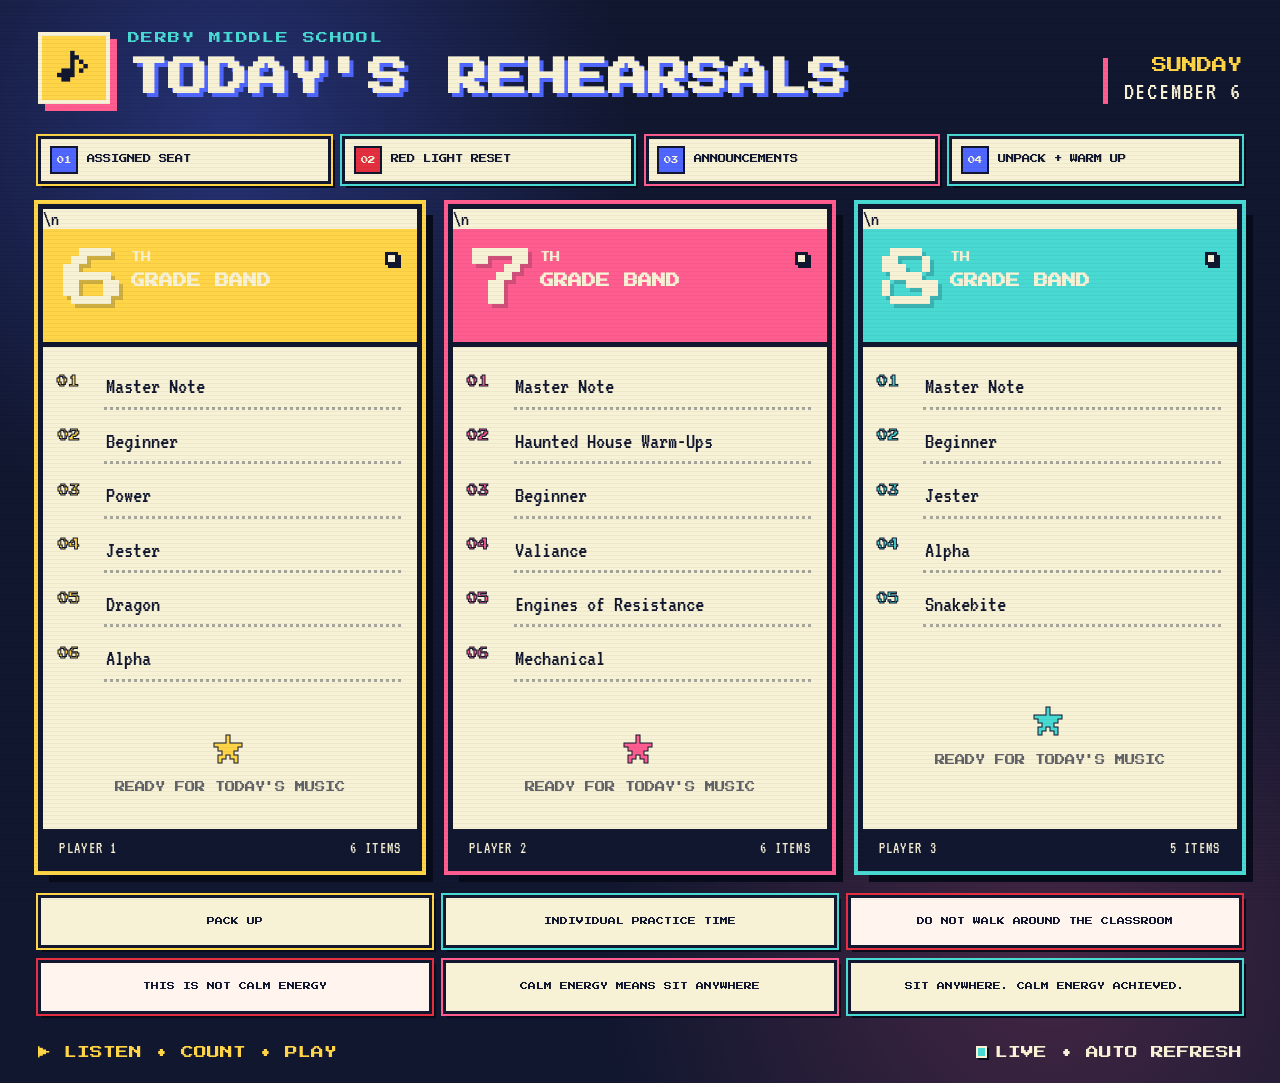
==== board-v2.html @ 5da5dcbf "Add cache-proof rehearsal board page" ====
<!doctype html>
<html lang="en">
<head>
  <meta charset="utf-8">
  <meta name="viewport" content="width=device-width, initial-scale=1">
  <meta name="theme-color" content="#11172f">
  <meta name="description" content="Today's rehearsal plan for the 6th, 7th, and 8th grade bands.">
  <title>Today's Band Rehearsals</title>
  <link rel="preconnect" href="https://fonts.googleapis.com">
  <link rel="preconnect" href="https://fonts.gstatic.com" crossorigin>
  <link href="https://fonts.googleapis.com/css2?family=Press+Start+2P&family=VT323&display=swap" rel="stylesheet">
  <link rel="icon" type="image/svg+xml" href="data:image/svg+xml,%3Csvg xmlns='http://www.w3.org/2000/svg' viewBox='0 0 32 32'%3E%3Crect width='32' height='32' rx='3' fill='%2311172f'/%3E%3Cpath fill='%23ffd447' d='M7 7h17v4H11v3h10v4H11v7H7z'/%3E%3Crect x='22' y='14' width='4' height='7' fill='%23ff5d8f'/%3E%3C/svg%3E">
  <link rel="stylesheet" href="styles-v2.css">
</head>
<body>
  <div class="scanlines" aria-hidden="true"></div>
  <main>
    <header class="topbar">
      <div class="brand-lockup">
        <div class="pixel-note" aria-hidden="true">♪</div>
        <div>
          <p class="eyebrow">DERBY MIDDLE SCHOOL</p>
          <h1>TODAY'S REHEARSALS</h1>
        </div>
      </div>
      <div class="date-lockup">
        <p id="weekday">MONDAY</p>
        <p id="full-date">SEPTEMBER 22</p>
      </div>
    </header>

    <section class="routine-strip" aria-label="Band opening routine">
      <button class="routine-step" type="button" data-step="01" data-label="ASSIGNED SEAT" data-accent="yellow">
        <span class="routine-number">01</span>
        <span class="routine-label">ASSIGNED SEAT</span>
      </button>
      <button class="routine-step routine-red" type="button" data-step="02" data-label="RED LIGHT RESET" data-accent="red">
        <span class="routine-number">02</span>
        <span class="routine-label">RED LIGHT RESET</span>
      </button>
      <button class="routine-step" type="button" data-step="03" data-label="ANNOUNCEMENTS" data-accent="pink">
        <span class="routine-number">03</span>
        <span class="routine-label">ANNOUNCEMENTS</span>
      </button>
      <button class="routine-step" type="button" data-step="04" data-label="UNPACK + WARM UP" data-accent="cyan">
        <span class="routine-number">04</span>
        <span class="routine-label">UNPACK + WARM UP</span>
      </button>
    </section>

    <div class="routine-overlay" id="routine-overlay" hidden role="dialog" aria-modal="true" aria-labelledby="routine-overlay-label">
      <button class="routine-close" id="routine-close" type="button" aria-label="Close routine step">×</button>
      <div class="routine-overlay-content">
        <span class="routine-overlay-number" id="routine-overlay-number">01</span>
        <h2 id="routine-overlay-label">ASSIGNED SEAT</h2>
      </div>
    </div>

    <section class="boards" aria-label="Band rehearsal plans">
      <article class="grade-card grade-6" data-grade="6">\n        <button class="grade-open-button" type="button" data-grade="6" aria-label="Open 6th grade band rehearsal full screen"></button>
        <header>
          <span class="grade-number">6</span>
          <div>
            <p>TH</p>
            <h2>GRADE BAND</h2>
          </div>
          <span class="status-light" aria-label="Ready"></span>
        </header>
        <ol class="set-list" id="list-6"></ol>
        <div class="empty-state" id="empty-6">
          <span>★</span>
          <p>READY FOR TODAY'S MUSIC</p>
        </div>
        <footer><span>PLAYER 1</span><span id="count-6">0 PIECES</span></footer>
      </article>

      <article class="grade-card grade-7" data-grade="7">\n        <button class="grade-open-button" type="button" data-grade="7" aria-label="Open 7th grade band rehearsal full screen"></button>
        <header>
          <span class="grade-number">7</span>
          <div>
            <p>TH</p>
            <h2>GRADE BAND</h2>
          </div>
          <span class="status-light" aria-label="Ready"></span>
        </header>
        <ol class="set-list" id="list-7"></ol>
        <div class="empty-state" id="empty-7">
          <span>★</span>
          <p>READY FOR TODAY'S MUSIC</p>
        </div>
        <footer><span>PLAYER 2</span><span id="count-7">0 PIECES</span></footer>
      </article>

      <article class="grade-card grade-8" data-grade="8">\n        <button class="grade-open-button" type="button" data-grade="8" aria-label="Open 8th grade band rehearsal full screen"></button>
        <header>
          <span class="grade-number">8</span>
          <div>
            <p>TH</p>
            <h2>GRADE BAND</h2>
          </div>
          <span class="status-light" aria-label="Ready"></span>
        </header>
        <ol class="set-list" id="list-8"></ol>
        <div class="empty-state" id="empty-8">
          <span>★</span>
          <p>READY FOR TODAY'S MUSIC</p>
        </div>
        <footer><span>PLAYER 3</span><span id="count-8">0 PIECES</span></footer>
      </article>
    </section>

    <section class="action-strip" aria-label="Band classroom reminders">
      <button class="action-step" type="button" data-label="PACK UP" data-accent="yellow">
        <span class="action-label">PACK UP</span>
      </button>
      <button class="action-step" type="button" data-label="INDIVIDUAL PRACTICE TIME" data-accent="cyan">
        <span class="action-label">INDIVIDUAL PRACTICE TIME</span>
      </button>
      <button class="action-step warning-step" type="button" data-label="DO NOT WALK AROUND THE CLASSROOM" data-accent="red">
        <span class="action-label">DO NOT WALK AROUND THE CLASSROOM</span>
      </button>
      <button class="action-step warning-step" type="button" data-label="THIS IS NOT CALM ENERGY" data-accent="red">
        <span class="action-label">THIS IS NOT CALM ENERGY</span>
      </button>
      <button class="action-step" type="button" data-label="CALM ENERGY MEANS SIT ANYWHERE" data-accent="pink">
        <span class="action-label">CALM ENERGY MEANS SIT ANYWHERE</span>
      </button>
      <button class="action-step" type="button" data-label="SIT ANYWHERE. CALM ENERGY ACHIEVED." data-accent="cyan">
        <span class="action-label">SIT ANYWHERE. CALM ENERGY ACHIEVED.</span>
      </button>
    </section>

    <div class="grade-overlay" id="grade-overlay" hidden role="dialog" aria-modal="true" aria-labelledby="grade-overlay-title">
      <button class="routine-close" id="grade-close" type="button" aria-label="Close enlarged rehearsal">×</button>
      <div class="grade-overlay-content">
        <header class="grade-overlay-header">
          <span class="grade-overlay-number" id="grade-overlay-number">6</span>
          <div>
            <p>TH</p>
            <h2 id="grade-overlay-title">GRADE BAND</h2>
          </div>
        </header>
        <ol class="grade-overlay-list" id="grade-overlay-list"></ol>
        <div class="grade-overlay-empty" id="grade-overlay-empty" hidden>
          <span>★</span>
          <p>READY FOR TODAY'S MUSIC</p>
        </div>
      </div>
    </div>

    <div class="bottom-bar">
      <p><span class="blink">▶</span> LISTEN • COUNT • PLAY</p>
      <p class="live-status" id="live-status"><span></span> CHECKING TODAY'S LISTS</p>
    </div>
  </main>

  <script src="app-v2.js"></script>
</body>
</html>
---- styles-v2.css ----
:root {
  --ink: #11172f;
  --paper: #f7f1d5;
  --yellow: #ffd447;
  --pink: #ff5d8f;
  --cyan: #48d9d2;
  --blue: #5067ff;
  --shadow: #080b19;
  --pixel: "Press Start 2P", monospace;
  --display: "VT323", monospace;
}

* { box-sizing: border-box; }

html { min-height: 100%; background: var(--ink); }

body {
  min-height: 100vh;
  margin: 0;
  color: var(--paper);
  background:
    radial-gradient(circle at 18% 12%, rgba(80, 103, 255, .34), transparent 25rem),
    radial-gradient(circle at 82% 88%, rgba(255, 93, 143, .22), transparent 28rem),
    var(--ink);
  font-family: var(--display);
  font-size: 1.25rem;
  overflow-x: hidden;
}

body::before {
  content: "";
  position: fixed;
  inset: 0;
  pointer-events: none;
  opacity: .18;
  background-image: linear-gradient(rgba(255,255,255,.045) 1px, transparent 1px), linear-gradient(90deg, rgba(255,255,255,.035) 1px, transparent 1px);
  background-size: 16px 16px;
}

.scanlines {
  position: fixed;
  inset: 0;
  pointer-events: none;
  z-index: 10;
  opacity: .08;
  background: repeating-linear-gradient(to bottom, transparent 0 3px, #000 4px);
}

main { width: min(1500px, 100%); margin: 0 auto; padding: 2rem clamp(1rem, 3vw, 3rem) 1.5rem; }

.topbar { display: flex; justify-content: space-between; align-items: flex-end; gap: 2rem; margin-bottom: 2rem; }
.brand-lockup { display: flex; align-items: center; gap: 1.1rem; }
.pixel-note {
  display: grid;
  place-items: center;
  width: 4.5rem;
  height: 4.5rem;
  flex: 0 0 auto;
  color: var(--ink);
  background: var(--yellow);
  border: 4px solid var(--paper);
  box-shadow: 7px 7px 0 var(--pink);
  font-family: var(--pixel);
  font-size: 2.2rem;
}

.eyebrow { margin: 0 0 .65rem; color: var(--cyan); font-family: var(--pixel); font-size: clamp(.55rem, 1vw, .75rem); letter-spacing: .12em; }
h1 { margin: 0; font-family: var(--pixel); font-size: clamp(1.35rem, 3.1vw, 2.8rem); line-height: 1.25; text-shadow: 4px 4px 0 var(--blue); }
.date-lockup { flex: 0 0 auto; border-left: 5px solid var(--pink); padding-left: 1rem; text-align: right; }
.date-lockup p { margin: 0; }
#weekday { color: var(--yellow); font-family: var(--pixel); font-size: clamp(.7rem, 1.2vw, 1rem); }
#full-date { margin-top: .35rem; font-size: clamp(1.3rem, 2vw, 1.8rem); letter-spacing: .07em; }

.routine-strip {
  display: grid;
  grid-template-columns: repeat(4, minmax(0, 1fr));
  gap: clamp(.45rem, .9vw, .7rem);
  margin: 0 0 1.25rem;
}

.routine-step {
  appearance: none;
  display: flex;
  align-items: center;
  gap: .55rem;
  min-height: 3rem;
  padding: .4rem .55rem;
  color: var(--ink);
  background: var(--paper);
  border: 3px solid var(--ink);
  outline: 2px solid var(--cyan);
  box-shadow: 4px 4px 0 var(--shadow);
  cursor: pointer;
  text-align: left;
  transition: transform .08s ease, box-shadow .08s ease, background .08s ease;
}

.routine-step:nth-child(1) { outline-color: var(--yellow); }
.routine-step:nth-child(3) { outline-color: var(--pink); }
.routine-step:nth-child(4) { outline-color: var(--cyan); }

.routine-step:hover,
.routine-step:focus-visible {
  background: #fffdf1;
  transform: translate(-1px, -1px);
  box-shadow: 5px 5px 0 var(--shadow);
}

.routine-step:active {
  transform: translate(2px, 2px);
  box-shadow: 2px 2px 0 var(--shadow);
}

.routine-number {
  display: grid;
  place-items: center;
  width: 1.75rem;
  height: 1.75rem;
  flex: 0 0 1.75rem;
  color: var(--paper);
  background: var(--blue);
  border: 2px solid var(--ink);
  font-family: var(--pixel);
  font-size: .46rem;
}

.routine-red .routine-number { background: #e32f3f; }

.routine-label {
  font-family: var(--pixel);
  font-size: clamp(.43rem, .65vw, .57rem);
  line-height: 1.35;
}

.routine-overlay[hidden] { display: none; }

.routine-overlay {
  --routine-accent: var(--yellow);
  position: fixed;
  inset: 0;
  z-index: 100;
  display: grid;
  place-items: center;
  padding: clamp(1.25rem, 4vw, 4rem);
  color: var(--paper);
  background:
    radial-gradient(circle at center, color-mix(in srgb, var(--routine-accent) 24%, transparent), transparent 34rem),
    var(--ink);
}

.routine-overlay::before {
  content: "";
  position: absolute;
  inset: clamp(1rem, 3vw, 2.4rem);
  border: 6px solid var(--routine-accent);
  box-shadow: inset 0 0 0 5px var(--ink), inset 0 0 0 9px var(--paper);
  pointer-events: none;
}

.routine-overlay-content {
  position: relative;
  z-index: 1;
  display: grid;
  justify-items: center;
  gap: clamp(1.5rem, 4vh, 3rem);
  width: min(1100px, 90vw);
  text-align: center;
}

.routine-overlay-number {
  display: grid;
  place-items: center;
  width: clamp(6rem, 14vw, 11rem);
  aspect-ratio: 1;
  color: var(--ink);
  background: var(--routine-accent);
  border: clamp(4px, .7vw, 8px) solid var(--paper);
  box-shadow: clamp(8px, 1.2vw, 16px) clamp(8px, 1.2vw, 16px) 0 var(--shadow);
  font-family: var(--pixel);
  font-size: clamp(1.5rem, 4vw, 3.5rem);
}

.routine-overlay h2 {
  margin: 0;
  max-width: 12ch;
  color: var(--paper);
  font-family: var(--pixel);
  font-size: clamp(2rem, 6vw, 5.8rem);
  line-height: 1.25;
  text-shadow: 6px 6px 0 var(--blue);
}

.routine-close {
  position: fixed;
  top: clamp(1rem, 2vw, 2rem);
  right: clamp(1rem, 2vw, 2rem);
  z-index: 3;
  display: grid;
  place-items: center;
  width: clamp(3rem, 6vw, 4.5rem);
  height: clamp(3rem, 6vw, 4.5rem);
  padding: 0 0 .18em;
  color: var(--paper);
  background: var(--pink);
  border: 4px solid var(--paper);
  box-shadow: 5px 5px 0 var(--shadow);
  cursor: pointer;
  font-family: var(--pixel);
  font-size: clamp(1.35rem, 2.8vw, 2.3rem);
  line-height: 1;
}

.routine-close:hover,
.routine-close:focus-visible {
  background: var(--yellow);
  color: var(--ink);
}

body.routine-open { overflow: hidden; }

.boards { display: grid; grid-template-columns: repeat(3, minmax(0, 1fr)); gap: clamp(1rem, 2vw, 2rem); }
.grade-card {
  --accent: var(--yellow);
  position: relative;
  display: flex;
  min-height: 29rem;
  flex-direction: column;
  color: var(--ink);
  background: var(--paper);
  border: 5px solid var(--ink);
  outline: 4px solid var(--accent);
  box-shadow: 11px 11px 0 var(--shadow);
  transform: translateZ(0);
  cursor: pointer;
  transition: transform .08s ease, box-shadow .08s ease;
}

.grade-open-button {
  position: absolute;
  inset: 0;
  z-index: 6;
  width: 100%;
  height: 100%;
  padding: 0;
  border: 0;
  background: transparent;
  cursor: pointer;
}

.grade-open-button:focus-visible {
  outline: 6px solid var(--accent);
  outline-offset: 3px;
}

.grade-card:hover {
  transform: translate(-2px, -2px);
  box-shadow: 13px 13px 0 var(--shadow);
}


.grade-card:active {
  transform: translate(3px, 3px);
  box-shadow: 8px 8px 0 var(--shadow);
}
.grade-7 { --accent: var(--pink); }
.grade-8 { --accent: var(--cyan); }
.grade-card > header { display: flex; align-items: flex-start; gap: .25rem; min-height: 7.4rem; padding: 1.2rem; color: var(--paper); background: var(--accent); border-bottom: 5px solid var(--ink); }
.grade-card header > div { padding-top: .25rem; }
.grade-card header p { margin: 0; font-family: var(--pixel); font-size: .65rem; }
.grade-card header h2 { margin: .55rem 0 0; font-family: var(--pixel); font-size: clamp(.72rem, 1.1vw, 1rem); line-height: 1.5; }
.grade-number { font-family: var(--pixel); font-size: clamp(3.2rem, 5vw, 4.8rem); line-height: 1; text-shadow: 4px 4px 0 rgba(17,23,47,.2); }
.status-light { width: .8rem; height: .8rem; margin: .25rem 0 0 auto; border: 3px solid var(--ink); background: var(--paper); box-shadow: 3px 3px 0 var(--ink); }

.set-list { display: grid; gap: .8rem; margin: 0; padding: 1.3rem 1rem 1.3rem 3.8rem; list-style: none; counter-reset: setitem; }
.set-list li { position: relative; min-height: 2.6rem; padding: .45rem .5rem .4rem .1rem; border-bottom: 3px dotted rgba(17,23,47,.35); font-size: clamp(1.35rem, 1.8vw, 1.75rem); line-height: 1.05; counter-increment: setitem; }
.set-list li::before {
  content: counter(setitem, decimal-leading-zero);
  position: absolute;
  left: -2.9rem;
  top: .48rem;
  color: var(--accent);
  font-family: var(--pixel);
  font-size: .7rem;
  -webkit-text-stroke: 1px var(--ink);
}
.empty-state { display: grid; flex: 1; place-content: center; gap: .8rem; padding: 2rem; color: rgba(17,23,47,.65); text-align: center; }
.empty-state span { color: var(--accent); font-family: var(--pixel); font-size: 2rem; -webkit-text-stroke: 1px var(--ink); }
.empty-state p { margin: 0; font-family: var(--pixel); font-size: .65rem; line-height: 1.7; }
.grade-card > footer { display: flex; justify-content: space-between; margin-top: auto; padding: .7rem 1rem .6rem; color: var(--paper); background: var(--ink); font-size: 1rem; letter-spacing: .08em; }




.action-strip {
  display: grid;
  grid-template-columns: repeat(3, minmax(0, 1fr));
  gap: clamp(.5rem, .9vw, .75rem);
  margin: 1.5rem 0 0;
}

.action-step {
  appearance: none;
  display: grid;
  place-items: center;
  min-height: 3.35rem;
  padding: .55rem .75rem;
  color: var(--ink);
  background: var(--paper);
  border: 3px solid var(--ink);
  outline: 2px solid var(--cyan);
  box-shadow: 4px 4px 0 var(--shadow);
  cursor: pointer;
  text-align: center;
  transition: transform .08s ease, box-shadow .08s ease, background .08s ease;
}

.action-step:nth-child(1) { outline-color: var(--yellow); }
.action-step:nth-child(2) { outline-color: var(--cyan); }
.action-step:nth-child(3) { outline-color: #e32f3f; }
.action-step:nth-child(4) { outline-color: #e32f3f; }
.action-step:nth-child(5) { outline-color: var(--pink); }
.action-step:nth-child(6) { outline-color: var(--cyan); }

.action-step:hover,
.action-step:focus-visible {
  background: #fffdf1;
  transform: translate(-1px, -1px);
  box-shadow: 5px 5px 0 var(--shadow);
}

.action-step:active {
  transform: translate(2px, 2px);
  box-shadow: 2px 2px 0 var(--shadow);
}

.action-label {
  font-family: var(--pixel);
  font-size: clamp(.43rem, .62vw, .58rem);
  line-height: 1.5;
}

.warning-step {
  background: #fff4ee;
}

.routine-overlay-number.is-hidden {
  display: none;
}

.grade-overlay[hidden] { display: none; }

.grade-overlay {
  --grade-accent: var(--yellow);
  position: fixed;
  inset: 0;
  z-index: 100;
  display: grid;
  place-items: center;
  padding: clamp(1.25rem, 4vw, 4rem);
  color: var(--paper);
  background:
    radial-gradient(circle at center, color-mix(in srgb, var(--grade-accent) 24%, transparent), transparent 34rem),
    var(--ink);
}

.grade-overlay::before {
  content: "";
  position: absolute;
  inset: clamp(1rem, 3vw, 2.4rem);
  border: 6px solid var(--grade-accent);
  box-shadow: inset 0 0 0 5px var(--ink), inset 0 0 0 9px var(--paper);
  pointer-events: none;
}

.grade-overlay-content {
  position: relative;
  z-index: 1;
  display: flex;
  width: min(1150px, 88vw);
  max-height: 82vh;
  flex-direction: column;
  color: var(--ink);
  background: var(--paper);
  border: 5px solid var(--ink);
  outline: 5px solid var(--grade-accent);
  box-shadow: 14px 14px 0 var(--shadow);
  overflow: hidden;
}

.grade-overlay-header {
  display: flex;
  align-items: flex-start;
  gap: .5rem;
  padding: clamp(1rem, 2.5vw, 1.8rem);
  color: var(--paper);
  background: var(--grade-accent);
  border-bottom: 5px solid var(--ink);
}

.grade-overlay-header > div { padding-top: .35rem; }
.grade-overlay-header p {
  margin: 0;
  font-family: var(--pixel);
  font-size: clamp(.7rem, 1.2vw, 1rem);
}

.grade-overlay-header h2 {
  margin: .7rem 0 0;
  font-family: var(--pixel);
  font-size: clamp(1.25rem, 2.8vw, 2.4rem);
  line-height: 1.35;
}

.grade-overlay-number {
  font-family: var(--pixel);
  font-size: clamp(4.5rem, 10vw, 8rem);
  line-height: .9;
  text-shadow: 5px 5px 0 rgba(17,23,47,.2);
}

.grade-overlay-list {
  display: grid;
  gap: clamp(.7rem, 1.5vh, 1rem);
  margin: 0;
  padding: clamp(1.4rem, 3vw, 2.3rem) clamp(1.2rem, 3vw, 2.3rem) clamp(1.5rem, 3vw, 2.4rem) clamp(4.6rem, 8vw, 7rem);
  list-style: none;
  counter-reset: gradeitem;
  overflow-y: auto;
}

.grade-overlay-list li {
  position: relative;
  min-height: 2.8rem;
  padding: .25rem .5rem .5rem 0;
  border-bottom: 4px dotted rgba(17,23,47,.3);
  font-size: clamp(1.9rem, 3.5vw, 3.2rem);
  line-height: 1;
  counter-increment: gradeitem;
}

.grade-overlay-list li::before {
  content: counter(gradeitem, decimal-leading-zero);
  position: absolute;
  left: clamp(-4.7rem, -6vw, -3.6rem);
  top: .45rem;
  color: var(--grade-accent);
  font-family: var(--pixel);
  font-size: clamp(.75rem, 1.2vw, 1rem);
  -webkit-text-stroke: 1px var(--ink);
}

.grade-overlay-empty {
  display: grid;
  min-height: 18rem;
  place-content: center;
  gap: 1rem;
  padding: 2rem;
  text-align: center;
}

.grade-overlay-empty span {
  color: var(--grade-accent);
  font-family: var(--pixel);
  font-size: 3rem;
  -webkit-text-stroke: 1px var(--ink);
}

.grade-overlay-empty p {
  margin: 0;
  font-family: var(--pixel);
  font-size: clamp(.75rem, 1.5vw, 1.1rem);
  line-height: 1.7;
}

.bottom-bar { display: flex; justify-content: space-between; align-items: center; gap: 1rem; margin-top: 2rem; }
.bottom-bar p { margin: 0; color: var(--yellow); font-family: var(--pixel); font-size: clamp(.58rem, 1.1vw, .8rem); }
.live-status { display: flex; align-items: center; gap: .45rem; color: var(--paper) !important; }
.live-status span { width: .7rem; height: .7rem; background: var(--pink); border: 2px solid var(--paper); box-shadow: 2px 2px 0 var(--shadow); }
.live-status.is-online span { background: var(--cyan); }
.blink { animation: blink 1.2s steps(1) infinite; }
@keyframes blink { 50% { opacity: 0; } }

button { font: inherit; }
#edit-button, .save-button, .danger-button, .icon-button { border: 4px solid var(--ink); cursor: pointer; font-family: var(--pixel); }
#edit-button { padding: .85rem 1rem .75rem; color: var(--ink); background: var(--cyan); box-shadow: 5px 5px 0 var(--pink); font-size: .65rem; }
#edit-button:hover, #edit-button:focus-visible { background: var(--yellow); transform: translate(2px, 2px); box-shadow: 3px 3px 0 var(--pink); }

dialog { width: min(1000px, calc(100% - 2rem)); max-height: calc(100vh - 2rem); padding: 0; color: var(--ink); background: var(--paper); border: 5px solid var(--ink); outline: 4px solid var(--yellow); box-shadow: 12px 12px 0 rgba(0,0,0,.45); }
dialog::backdrop { background: rgba(8,11,25,.83); backdrop-filter: blur(3px); }
.editor-header { display: flex; justify-content: space-between; align-items: center; padding: 1.2rem; color: var(--paper); background: var(--blue); border-bottom: 5px solid var(--ink); }
.editor-header h2 { margin: 0; font-family: var(--pixel); font-size: clamp(1rem, 2vw, 1.5rem); }
.editor-header .eyebrow { color: var(--yellow); }
.icon-button { width: 2.8rem; height: 2.8rem; padding: 0; color: var(--paper); background: var(--pink); font-size: 2rem; line-height: 1; }
.editor-help { margin: 1.2rem 1.2rem 0; font-size: 1.25rem; }
.editor-grid { display: grid; grid-template-columns: repeat(3, minmax(0, 1fr)); gap: 1rem; padding: 1.2rem; }
.editor-grid label > span { display: block; margin-bottom: .55rem; font-family: var(--pixel); font-size: .62rem; }
textarea { width: 100%; resize: vertical; padding: .85rem; color: var(--ink); background: #fffdf1; border: 4px solid var(--ink); border-radius: 0; font-family: var(--display); font-size: 1.25rem; line-height: 1.25; }
textarea:focus { outline: 4px solid var(--cyan); outline-offset: -4px; }
.editor-actions { display: flex; justify-content: space-between; gap: 1rem; padding: 0 1.2rem 1.2rem; }
.save-button, .danger-button { padding: .9rem 1rem .75rem; font-size: .65rem; box-shadow: 5px 5px 0 var(--ink); }
.save-button { background: var(--yellow); }
.danger-button { color: var(--paper); background: var(--pink); }
.save-button:active, .danger-button:active { transform: translate(3px, 3px); box-shadow: 2px 2px 0 var(--ink); }

@media (max-width: 900px) {
  .routine-strip { grid-template-columns: repeat(2, minmax(0, 1fr)); }
  .action-strip { grid-template-columns: repeat(2, minmax(0, 1fr)); }
  .boards { grid-template-columns: 1fr; }
  .grade-card { min-height: 19rem; }
  .editor-grid { grid-template-columns: 1fr; }
}

@media (max-width: 620px) {
  main { padding-top: 1.25rem; }
  .action-strip { gap: .45rem; margin-top: 1.1rem; }
  .action-step { min-height: 3rem; padding: .45rem .5rem; box-shadow: 3px 3px 0 var(--shadow); }
  .action-label { font-size: .42rem; }
  .routine-strip { gap: .45rem; margin-bottom: 1rem; }
  .routine-step { min-height: 2.8rem; padding: .35rem .45rem; box-shadow: 3px 3px 0 var(--shadow); }
  .routine-label { font-size: .43rem; }
  .topbar { align-items: flex-start; }
  .pixel-note { width: 3.4rem; height: 3.4rem; font-size: 1.5rem; box-shadow: 5px 5px 0 var(--pink); }
  .date-lockup { display: none; }
  .bottom-bar { align-items: stretch; flex-direction: column; }
  .live-status { align-self: flex-end; }
  .editor-actions { align-items: stretch; flex-direction: column-reverse; }
}

@media (prefers-reduced-motion: reduce) { .blink { animation: none; } }
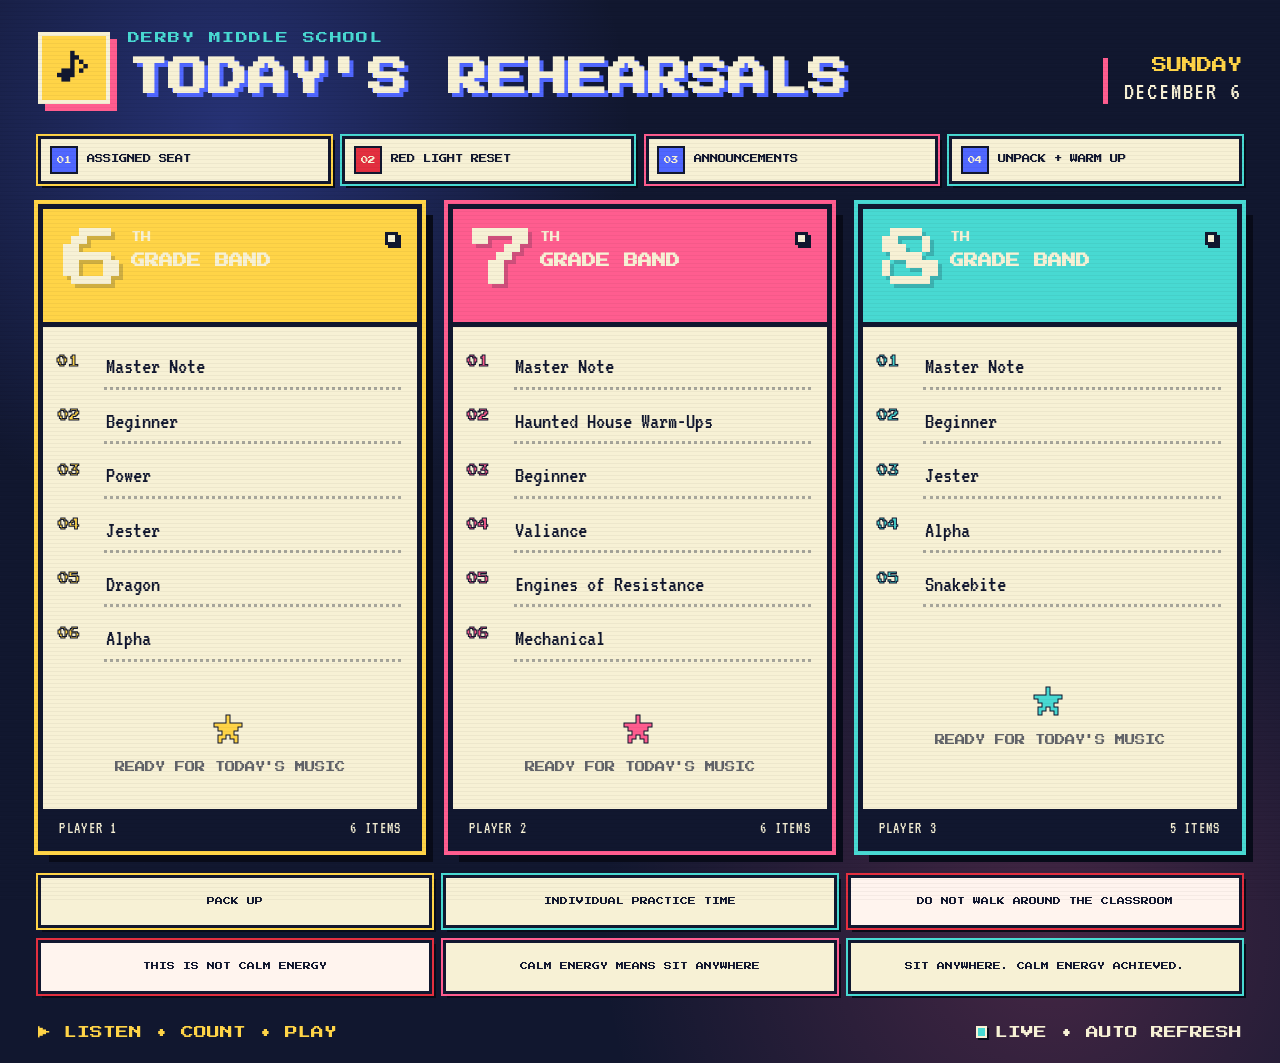
==== commit 8e043c8d: "Remove stray slash-n text above grade cards" ====
--- a/board-v2.html
+++ b/board-v2.html
@@ -57,7 +57,8 @@
     </div>
 
     <section class="boards" aria-label="Band rehearsal plans">
-      <article class="grade-card grade-6" data-grade="6">\n        <button class="grade-open-button" type="button" data-grade="6" aria-label="Open 6th grade band rehearsal full screen"></button>
+      <article class="grade-card grade-6" data-grade="6">
+        <button class="grade-open-button" type="button" data-grade="6" aria-label="Open 6th grade band rehearsal full screen"></button>
         <header>
           <span class="grade-number">6</span>
           <div>
@@ -74,7 +75,8 @@
         <footer><span>PLAYER 1</span><span id="count-6">0 PIECES</span></footer>
       </article>
 
-      <article class="grade-card grade-7" data-grade="7">\n        <button class="grade-open-button" type="button" data-grade="7" aria-label="Open 7th grade band rehearsal full screen"></button>
+      <article class="grade-card grade-7" data-grade="7">
+        <button class="grade-open-button" type="button" data-grade="7" aria-label="Open 7th grade band rehearsal full screen"></button>
         <header>
           <span class="grade-number">7</span>
           <div>
@@ -91,7 +93,8 @@
         <footer><span>PLAYER 2</span><span id="count-7">0 PIECES</span></footer>
       </article>
 
-      <article class="grade-card grade-8" data-grade="8">\n        <button class="grade-open-button" type="button" data-grade="8" aria-label="Open 8th grade band rehearsal full screen"></button>
+      <article class="grade-card grade-8" data-grade="8">
+        <button class="grade-open-button" type="button" data-grade="8" aria-label="Open 8th grade band rehearsal full screen"></button>
         <header>
           <span class="grade-number">8</span>
           <div>
